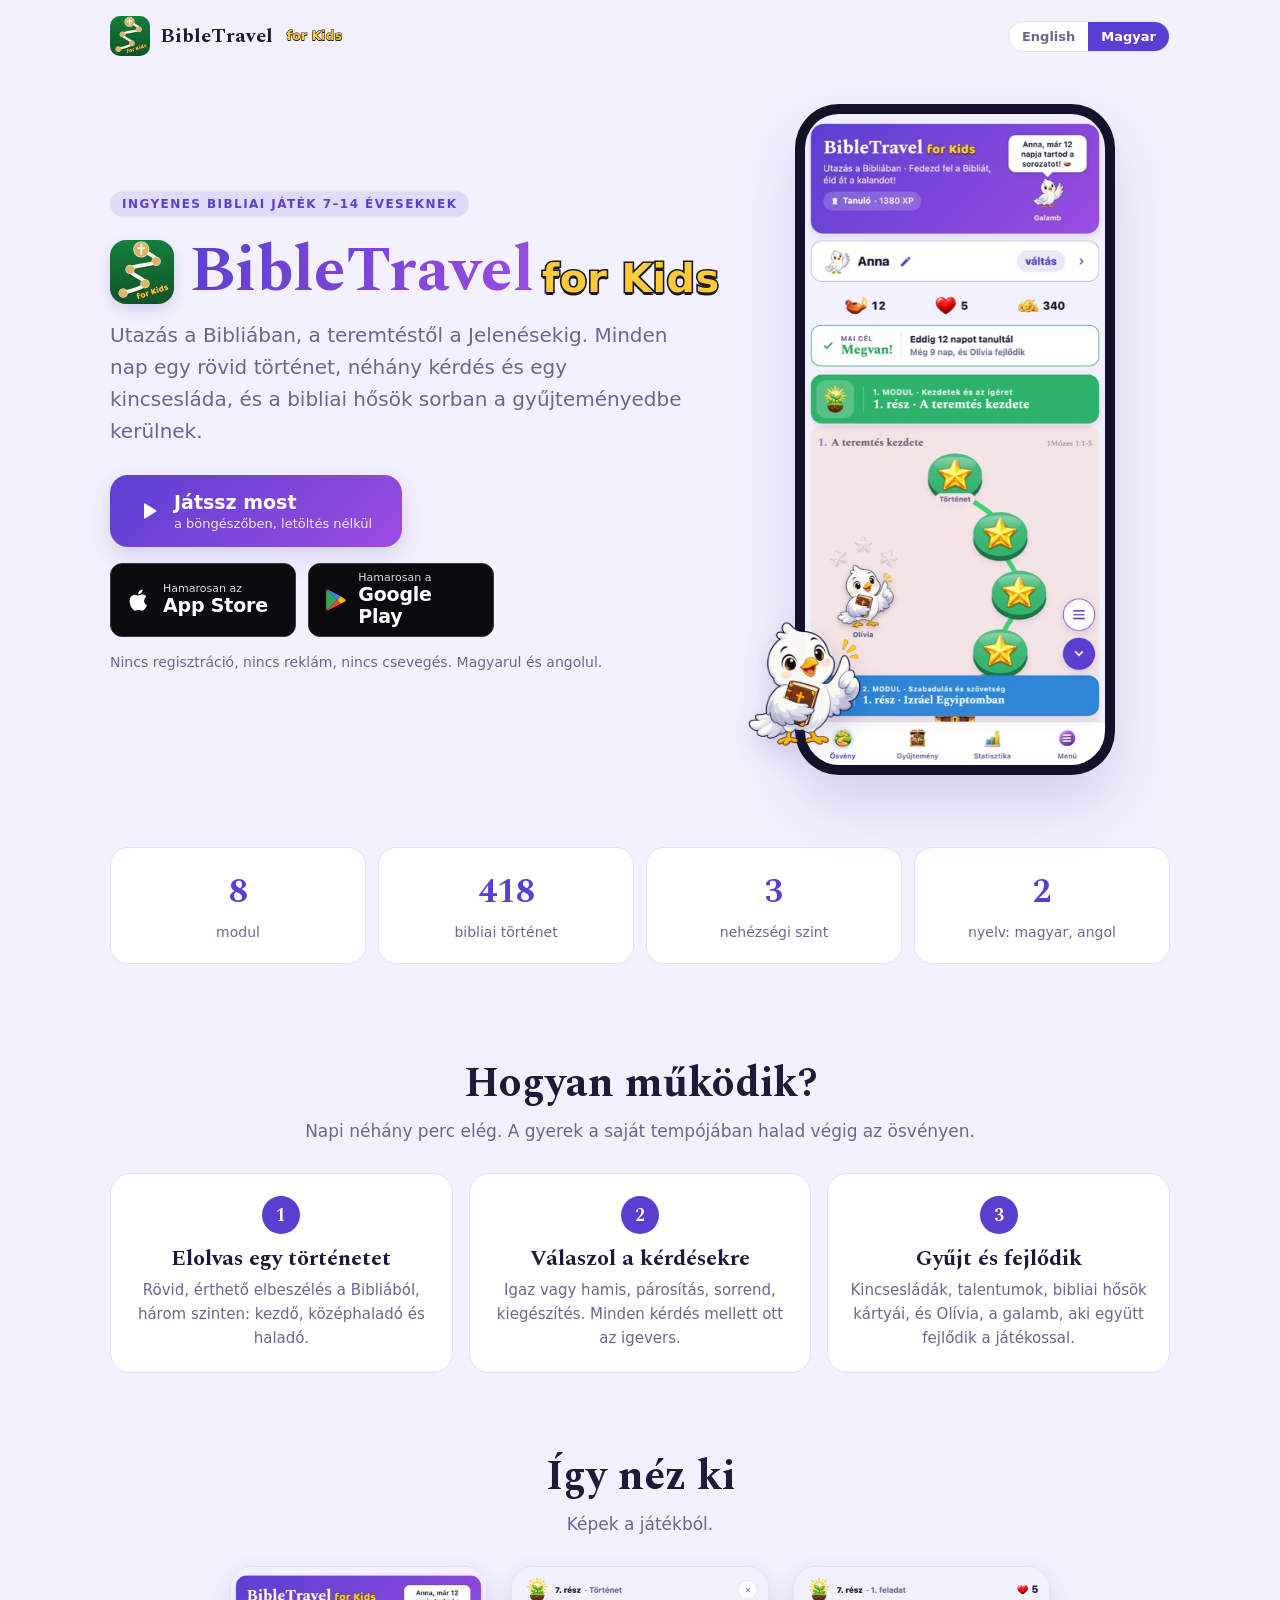
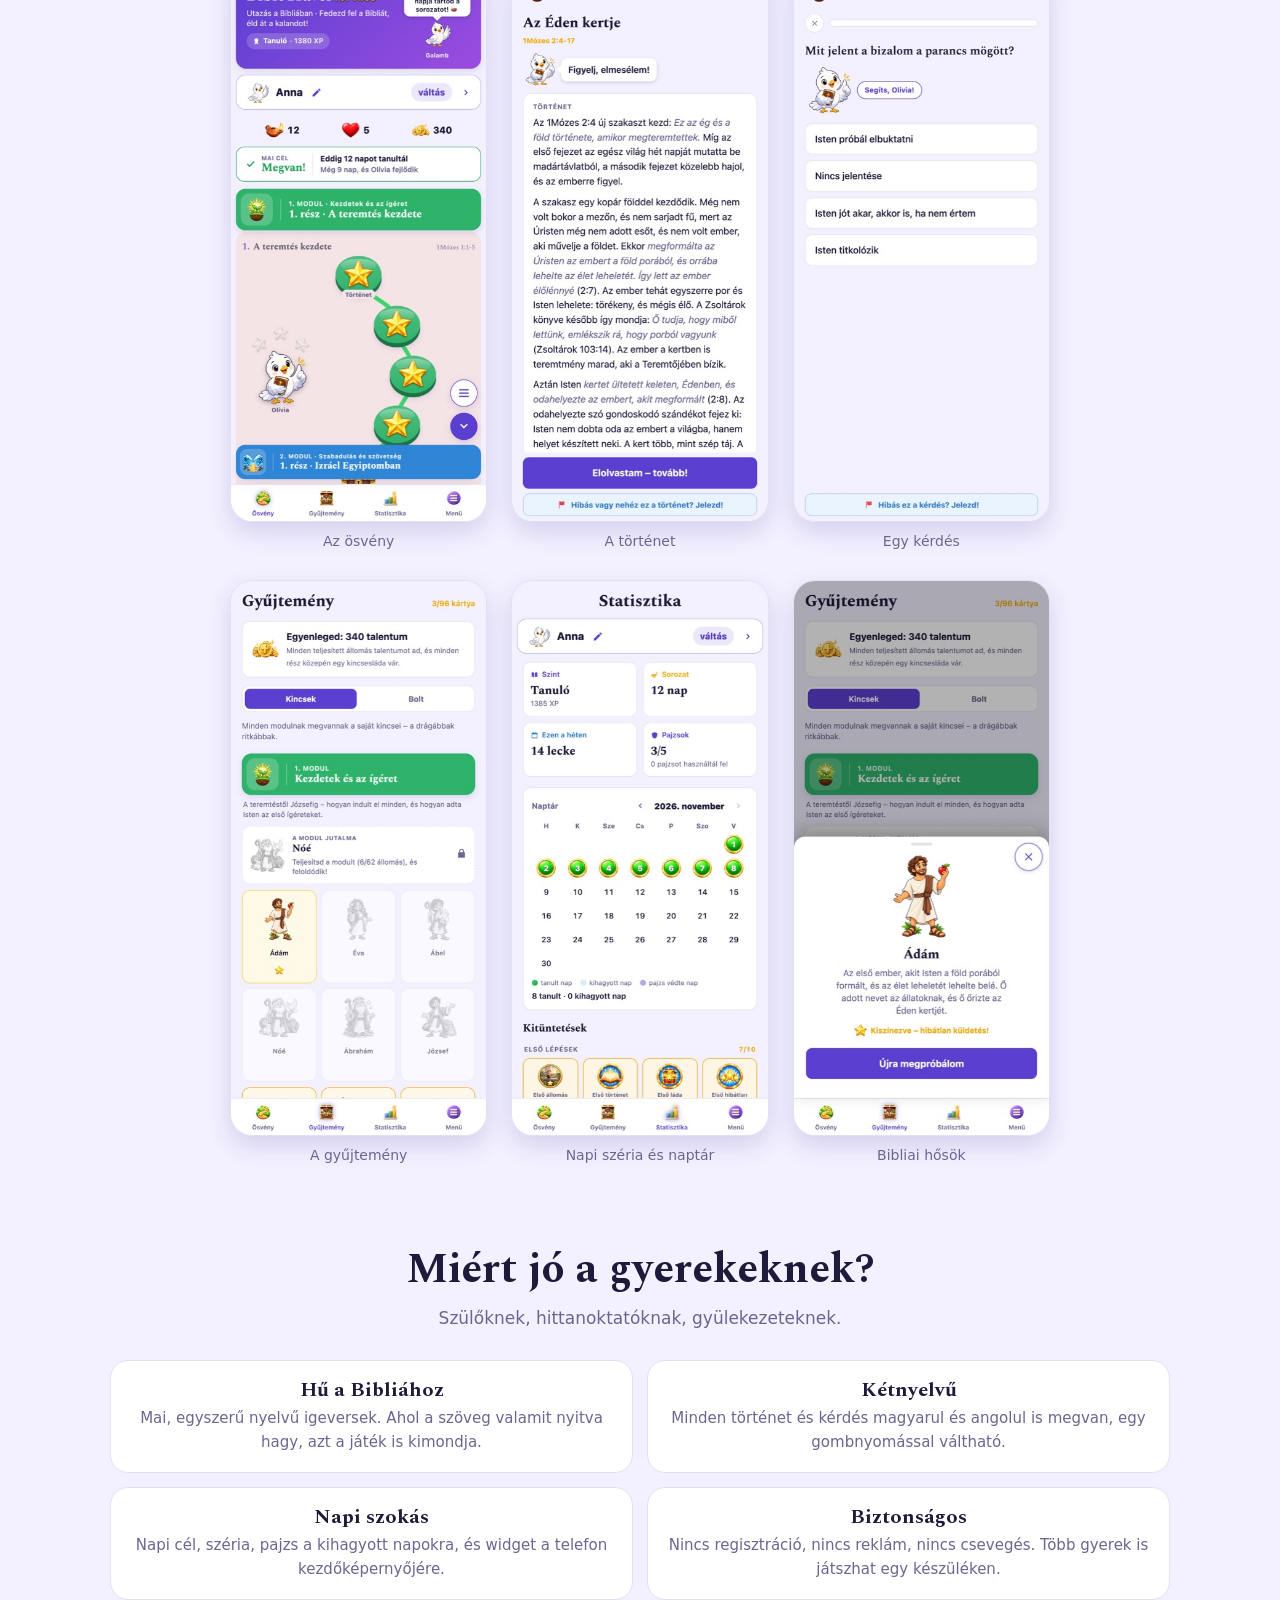
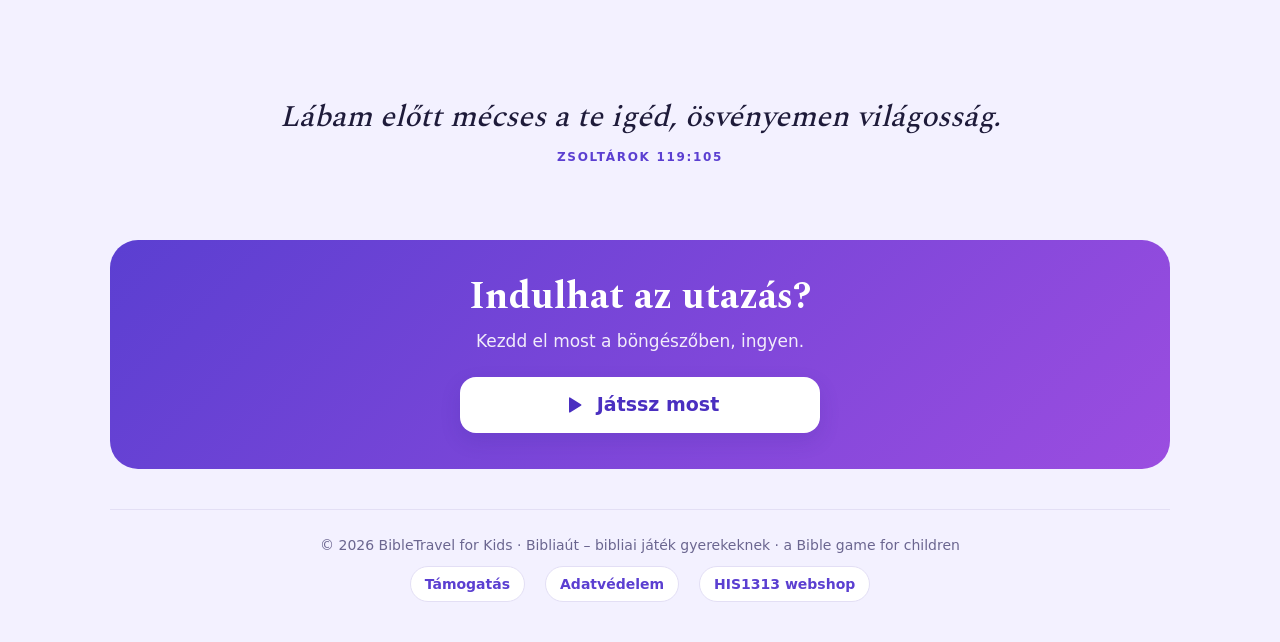
==== hu/index.html @ eb329e91 "Jatek frissitve - 2026-11-16 12:33" ====
<!doctype html>
<html lang="hu">
<head>
<meta charset="utf-8">
<script>/* az appon belul (regi buildek tartalek cime) egyenesen a jatek nyiljon */ if(window.ReactNativeWebView) location.replace("https://bibletravel.co.uk/play.html");</script>
<meta name="viewport" content="width=device-width,initial-scale=1,viewport-fit=cover">
<title>Bibliaút – BibleTravel for Kids | Ingyenes bibliai játék gyerekeknek</title>
<meta name="description" content="A Bibliaút (BibleTravel for Kids) ingyenes bibliai játék 7–14 éves gyerekeknek: 418 rövid bibliai történet a teremtéstől a Jelenésekig, kérdésekkel, kincsesládákkal és gyűjthető bibliai hősökkel. Magyarul és angolul, a böngészőben, regisztráció nélkül.">
<link rel="canonical" href="https://bibletravel.co.uk/hu/">
<link rel="alternate" hreflang="en" href="https://bibletravel.co.uk/">
<link rel="alternate" hreflang="hu" href="https://bibletravel.co.uk/hu/">
<link rel="alternate" hreflang="x-default" href="https://bibletravel.co.uk/">
<meta property="og:type" content="website">
<meta property="og:site_name" content="BibleTravel">
<meta property="og:url" content="https://bibletravel.co.uk/hu/">
<meta property="og:title" content="Bibliaút – BibleTravel for Kids: utazás a Bibliában">
<meta property="og:description" content="Ingyenes bibliai játék 7–14 éveseknek: rövid történetek, kérdések, kincsesládák és bibliai hősök. Magyarul és angolul.">
<meta property="og:image" content="https://bibletravel.co.uk/kezdolap/og.png">
<meta property="og:image:width" content="1200">
<meta property="og:image:height" content="630">
<meta property="og:locale" content="hu_HU">
<meta property="og:locale:alternate" content="en_GB">
<meta name="twitter:card" content="summary_large_image">
<meta name="twitter:image" content="https://bibletravel.co.uk/kezdolap/og.png">
<link rel="apple-touch-icon" href="https://bibletravel.co.uk/kezdolap/ikon.png">
<script type="application/ld+json">{"@context":"https://schema.org","@graph":[{"@type":"WebSite","name":"BibleTravel","alternateName":["BibleTravel for Kids","Bibliaút","Biblia Travel","Bible Travel"],"url":"https://bibletravel.co.uk/","inLanguage":["en","hu"]},{"@type":"VideoGame","name":"BibleTravel","alternateName":["Bibliaút","Biblia Travel","Bible Travel"],"url":"https://bibletravel.co.uk/","description":"A free Bible game for children aged 7–14: 418 short Bible stories from Creation to Revelation, with quizzes, treasure chests and Bible heroes to collect. In English and Hungarian.","image":"https://bibletravel.co.uk/kezdolap/og.png","genre":["Educational","Bible","Quiz"],"inLanguage":["en","hu"],"audience":{"@type":"PeopleAudience","suggestedMinAge":7,"suggestedMaxAge":14},"gamePlatform":["Web browser","iOS","Android"],"applicationCategory":"EducationalApplication","operatingSystem":"Any (web browser)","offers":{"@type":"Offer","price":"0","priceCurrency":"GBP"}}]}</script>
<meta name="theme-color" content="#5B3FD1">
<link rel="icon" href="https://bibletravel.co.uk/kezdolap/ikon.png">
<link rel="stylesheet" href="../fonts/spectral.css">
<style>
:root{
  --bg:#F3F1FF;--surface:#FFFFFF;--text:#1E1B3A;--muted:#6B6690;--line:#E3DFF5;
  --brand:#5B3FD1;--brand2:#9B4DE0;--green:#2FA45A;--gold:#F2B33D;--ink:#FFFFFF;
  --shadow:rgba(52,36,140,.16);
}
@media (prefers-color-scheme:dark){:root:not([data-theme="light"]){
  --bg:#161327;--surface:#241F3B;--text:#F4F1FF;--muted:#B9B2D8;--line:#3A3360;
  --brand:#A78BFA;--brand2:#E08BF7;--green:#4CC77A;--ink:#161327;--shadow:rgba(0,0,0,.4);color-scheme:dark}}
:root[data-theme="dark"]{
  --bg:#161327;--surface:#241F3B;--text:#F4F1FF;--muted:#B9B2D8;--line:#3A3360;
  --brand:#A78BFA;--brand2:#E08BF7;--green:#4CC77A;--ink:#161327;--shadow:rgba(0,0,0,.4);color-scheme:dark}
*{box-sizing:border-box}
html{scroll-behavior:smooth}
body{margin:0;background:var(--bg);color:var(--text);font:17px/1.6 -apple-system,BlinkMacSystemFont,"Segoe UI",system-ui,sans-serif}
h1,h2,h3{font-family:Spectral,Georgia,serif;line-height:1.15;text-wrap:balance;margin:0}
a{color:var(--brand)}
.wrap{max-width:1100px;margin:0 auto;padding-inline:20px}

/* "for Kids" jel (Zsolt dontese, 2026-11-06): napsarga betuk fekete korvonallal, a nev utan */
@font-face{font-family:"BT Kids";src:url(fonts/baloo2-800-forkids.woff2) format("woff2");font-weight:800;font-display:block}
.fkjel{font:800 .62em/1 "BT Kids","Baloo 2",system-ui,sans-serif;color:#FFC93C;-webkit-text-stroke:.08em #1A1A1A;paint-order:stroke fill;text-shadow:0 .07em 0 #1A1A1A;white-space:nowrap;letter-spacing:.01em;margin-left:.3em;-webkit-text-fill-color:#FFC93C}
/* felso sav */
.top{display:flex;align-items:center;justify-content:space-between;gap:12px;padding-block:16px}
.logo{display:flex;align-items:center;gap:10px;font:700 20px Spectral,Georgia,serif;color:var(--text);text-decoration:none}
.logo img{width:40px;height:40px;border-radius:10px}
.nyelv{display:flex;border:1.5px solid var(--line);border-radius:999px;overflow:hidden;background:var(--surface)}
.nyelv button{font:700 13px system-ui;border:0;background:none;color:var(--muted);padding:7px 13px;cursor:pointer}
.nyelv button.on{background:var(--brand);color:var(--ink)}

/* nyito resz */
.hos{display:grid;grid-template-columns:minmax(0,1.15fr) minmax(0,.85fr);gap:48px;align-items:center;padding-block:32px 64px}
.hosszoveg{display:flex;flex-direction:column;align-items:flex-start}
.hos h1{display:flex;align-items:center;gap:16px;flex-wrap:wrap;justify-content:inherit}
.hos h1 .fkjel{margin-left:-8px;align-self:center;margin-top:.32em;background:none}
.hos h1{flex-wrap:nowrap!important;font-size:clamp(30px,5.6vw,64px)!important}
.hos h1 img{width:clamp(48px,6vw,64px);height:auto;border-radius:16px;box-shadow:0 6px 14px var(--shadow)}
.jatekgomb{display:inline-flex;align-items:center;gap:14px;padding:16px 30px 16px 26px;border-radius:18px;text-decoration:none;color:#fff;font-weight:700;font-size:19px;line-height:1.2;background:linear-gradient(135deg,var(--brand),var(--brand2));box-shadow:0 10px 24px var(--shadow)}
.jatekgomb small{display:block;font-weight:500;font-size:13px;opacity:.88;margin-top:2px}
.jatekgomb:hover{filter:brightness(1.05)}
.boltok{display:flex;flex-wrap:wrap;gap:12px;margin-top:16px}
.bolt{display:inline-flex;align-items:center;gap:10px;background:#0B0B0F;color:#fff;border:1px solid #3a3a42;border-radius:12px;padding:8px 14px;text-decoration:none;width:186px;cursor:default}
.bolt small{display:block;font-size:11px;line-height:1.1;opacity:.85}
.bolt b{display:block;font-size:19px;line-height:1.15;font-weight:600;letter-spacing:-.01em}
.cimke{display:inline-block;font:700 12px system-ui;letter-spacing:.12em;text-transform:uppercase;color:var(--brand);background:color-mix(in srgb,var(--brand) 12%,transparent);padding:6px 12px;border-radius:999px}
.hos h1{font-size:clamp(40px,6.4vw,72px);margin:18px 0 10px}
.hos h1 span{background:linear-gradient(120deg,var(--brand),var(--brand2));-webkit-background-clip:text;background-clip:text;color:transparent}
.lead{font-size:clamp(17px,2vw,20px);color:var(--muted);max-width:34em;margin:0 0 28px}
.gombok{display:flex;flex-direction:column;align-items:stretch;gap:12px;width:min(360px,100%)}
.gomb{position:relative;display:flex;justify-content:center;align-items:center;gap:12px;text-align:center;padding-inline:64px!important;border-radius:16px;padding:14px 22px;text-decoration:none;font-weight:700;line-height:1.2}
.gomb small{display:block;font-weight:500;font-size:12px;opacity:.85}
.gomb.fo{padding-block:18px;font-size:19px;background:linear-gradient(135deg,var(--brand),var(--brand2));color:#fff;box-shadow:0 8px 20px var(--shadow)}
.gomb.mas{background:var(--surface);color:var(--text);border:1.5px solid var(--line)}
.gombok .gomb svg{position:absolute;left:28px;top:50%;transform:translateY(-50%)}
.zaro .gombok .gomb svg{position:static;transform:none}
.zaro .gomb.fo{padding-inline:28px!important}
.zaro .gombok{margin:0 auto}
.zaro .gomb.fo{padding-block:16px}
.gomb.mas[aria-disabled="true"]{cursor:default}
.apro{font-size:14px;color:var(--muted);margin-top:14px}
.telefon{justify-self:center;position:relative;width:min(320px,80vw)}
.telefon .keret{background:#14112A;border-radius:44px;padding:10px;box-shadow:0 30px 60px var(--shadow)}
.telefon img.kep{display:block;width:100%;border-radius:34px}
.telefon .galamb{position:absolute;width:40%;left:-18%;bottom:4%;filter:drop-shadow(0 10px 14px var(--shadow))}

/* szamok */
.szamok{display:grid;grid-template-columns:repeat(4,minmax(0,1fr));gap:12px;padding-block:8px 56px}
.szam{background:var(--surface);border:1px solid var(--line);border-radius:18px;padding:18px;text-align:center}
.szam b{display:block;font:700 34px Spectral,Georgia,serif;color:var(--brand);font-variant-numeric:tabular-nums}
.szam span{font-size:14px;color:var(--muted)}

/* szakaszok */
section{padding-block:40px}
section>h2{font-size:clamp(30px,4vw,42px);margin-bottom:10px;text-align:center}
section>p.al{color:var(--muted);max-width:40em;margin:0 auto 28px;text-align:center}
.lepesek{display:grid;grid-template-columns:repeat(3,minmax(0,1fr));gap:16px;counter-reset:l}
.lepes{background:var(--surface);border:1px solid var(--line);border-radius:20px;padding:22px;text-align:center}
.lepes::before{counter-increment:l;content:counter(l);display:grid;place-items:center;width:38px;height:38px;border-radius:50%;background:var(--brand);color:var(--ink);font:700 18px Spectral,Georgia,serif;margin:0 auto 12px}
.lepes h3{font-size:22px;margin-bottom:6px}
.lepes p{margin:0;color:var(--muted);font-size:15px}

.kepek{display:grid;grid-template-columns:repeat(3,minmax(0,1fr));gap:28px 24px;max-width:820px;margin:0 auto}
.kepek figure{margin:0}
.kepek img{display:block;width:100%;border-radius:22px;border:1px solid var(--line);box-shadow:0 10px 24px var(--shadow)}
.kepek figcaption{font-size:14px;color:var(--muted);text-align:center;margin-top:8px}

.miert{display:grid;grid-template-columns:repeat(2,minmax(0,1fr));gap:14px}
.miert div{background:var(--surface);border:1px solid var(--line);border-radius:18px;padding:18px 20px;text-align:center}
.miert h3{font-size:20px;margin-bottom:4px}
.miert p{margin:0;color:var(--muted);font-size:15px}

.ige{text-align:center;padding-block:56px}
.ige blockquote{font:italic 500 clamp(22px,3vw,30px)/1.4 Spectral,Georgia,serif;margin:0 auto;max-width:28em}
.ige cite{display:block;font:700 12px system-ui;letter-spacing:.14em;text-transform:uppercase;color:var(--brand);margin-top:12px;font-style:normal}

.zaro{background:linear-gradient(135deg,var(--brand),var(--brand2));color:#fff;border-radius:28px;padding:36px 28px;text-align:center;margin-block:20px 40px}
.zaro h2{font-size:clamp(28px,4vw,38px);margin-bottom:8px}
.zaro p{margin:0 0 22px;opacity:.9}
.zaro .gomb.fo{background:#fff;color:#4A2FC0}
footer{border-top:1px solid var(--line);padding-block:24px 40px;font-size:14px;color:var(--muted);display:flex;flex-direction:column;align-items:center;gap:10px;text-align:center}
footer nav{justify-content:center}
footer nav a{text-decoration:none;font-weight:600;color:var(--brand);padding:6px 14px;border:1px solid var(--line);border-radius:999px;background:var(--surface)}
footer nav a:hover{border-color:var(--brand)}
footer nav{display:flex;flex-wrap:wrap;gap:8px 20px}

[data-l="hu"] .en,[data-l="en"] .hu{display:none!important}

@media (max-width:820px){
  .hos h1{gap:10px!important}
  .hos{grid-template-columns:1fr;gap:36px;text-align:center}
  .hosszoveg{align-items:center}.lead{margin-inline:auto}.boltok{justify-content:center}
  .telefon .galamb{left:-14%}
  .telefon .galamb{left:-14%}
  .szamok{grid-template-columns:repeat(2,minmax(0,1fr))}
  .lepesek,.miert{grid-template-columns:1fr}
  .kepek{grid-template-columns:repeat(2,minmax(0,1fr));gap:20px 14px}
}
@media (max-width:520px){.top .logo .fkjel{display:none}}
</style>
<script>/* Latogatasszamlalo (GoatCounter: suti es szemelyes adat nelkul). Csak a weboldalon fut, az appban SOHA (Kids kategoria). */
(function(){ if(location.hostname!=='bibletravel.co.uk'||window.ReactNativeWebView) return; var g=document.createElement('script'); g.async=true; g.src='https://gc.zgo.at/count.js'; g.setAttribute('data-goatcounter','https://bibletravel.goatcounter.com/count'); document.head.appendChild(g); })();
</script>
</head>
<body data-l="hu">
<div class="wrap">

<header class="top">
  <a class="logo" href="#"><img src="../kezdolap/ikon.png" alt="">BibleTravel<span class="fkjel">for Kids</span></a>
  <div class="nyelv" role="group" aria-label="Language">
    <button type="button" data-nyelv="en">English</button>
    <button type="button" data-nyelv="hu">Magyar</button>
  </div>
</header>

<main>
<div class="hos">
  <div class="hosszoveg">
    <span class="cimke"><span class="hu">Ingyenes bibliai játék 7–14 éveseknek</span><span class="en">A free Bible game for ages 7–14</span></span>
    <h1><img src="../kezdolap/ikon.png" alt=""><span>BibleTravel</span><span class="fkjel">for Kids</span></h1>
    <p class="lead hu">Utazás a Bibliában, a teremtéstől a Jelenésekig. Minden nap egy rövid történet, néhány kérdés és egy kincsesláda, és a bibliai hősök sorban a gyűjteményedbe kerülnek.</p>
    <p class="lead en">A journey through the Bible, from Creation to Revelation. Each day brings a short story, a few questions and a treasure chest, and the Bible heroes join your collection one by one.</p>
    <a class="jatekgomb" data-jatek href="../play.html?v=202611161233&lang=en">
      <svg width="24" height="24" viewBox="0 0 24 24" fill="currentColor" aria-hidden="true"><path d="M8 5.5v13a1 1 0 0 0 1.5.86l10.4-6.5a1 1 0 0 0 0-1.72L9.5 4.64A1 1 0 0 0 8 5.5z"/></svg>
      <span><span class="hu">Játssz most<small>a böngészőben, letöltés nélkül</small></span><span class="en">Play now<small>in your browser, no download</small></span></span>
    </a>
    <div class="boltok">
      <a class="bolt" aria-disabled="true">
        <svg width="28" height="28" viewBox="0 0 24 24" fill="currentColor" aria-hidden="true"><path d="M16.37 12.62c-.02-2.3 1.88-3.4 1.97-3.46-1.07-1.57-2.74-1.78-3.33-1.8-1.42-.14-2.77.83-3.49.83-.72 0-1.83-.81-3.01-.79-1.55.02-2.98.9-3.78 2.29-1.61 2.8-.41 6.94 1.16 9.21.77 1.11 1.68 2.36 2.88 2.31 1.16-.05 1.59-.75 2.99-.75 1.4 0 1.79.75 3.01.72 1.24-.02 2.03-1.13 2.79-2.25.88-1.29 1.24-2.53 1.26-2.6-.03-.01-2.42-.93-2.45-3.71zM14.08 5.86c.64-.77 1.07-1.85.95-2.92-.92.04-2.03.61-2.69 1.38-.59.68-1.11 1.77-.97 2.82 1.03.08 2.07-.52 2.71-1.28z"/></svg>
        <span><small class="hu">Hamarosan az</small><small class="en">Coming soon on the</small><b>App Store</b></span>
      </a>
      <a class="bolt" aria-disabled="true">
        <svg width="26" height="26" viewBox="0 0 24 24" aria-hidden="true"><path fill="#34A853" d="M3.6 2.3 13.4 12 3.6 21.7c-.4-.2-.6-.6-.6-1.1V3.4c0-.5.2-.9.6-1.1z"/><path fill="#FBBC04" d="m17 8.4-3.6 3.6L17 15.6l3.9-2.2c.8-.5.8-1.6 0-2.1z"/><path fill="#4285F4" d="M3.6 2.3c.3-.2.8-.2 1.2 0L17 8.4 13.4 12z"/><path fill="#EA4335" d="M13.4 12 17 15.6 4.8 21.7c-.4.2-.9.2-1.2 0z"/></svg>
        <span><small class="hu">Hamarosan a</small><small class="en">Coming soon on</small><b>Google Play</b></span>
      </a>
    </div>
    <p class="apro"><span class="hu">Nincs regisztráció, nincs reklám, nincs csevegés. Magyarul és angolul.</span><span class="en">No sign-up, no ads, no chat. In English and Hungarian.</span></p>
  </div>
  <div class="telefon">
    <div class="keret"><img class="kep" data-kep="1-osveny" alt=""></div>
    <img class="galamb" src="../kezdolap/olivia.png" alt="">
  </div>
</div>

<div class="szamok">
  <div class="szam"><b>8</b><span class="hu">modul</span><span class="en">modules</span></div>
  <div class="szam"><b>418</b><span class="hu">bibliai történet</span><span class="en">Bible stories</span></div>
  <div class="szam"><b>3</b><span class="hu">nehézségi szint</span><span class="en">difficulty levels</span></div>
  <div class="szam"><b>2</b><span class="hu">nyelv: magyar, angol</span><span class="en">languages: English, Hungarian</span></div>
</div>

<section>
  <h2 class="hu">Hogyan működik?</h2><h2 class="en">How does it work?</h2>
  <p class="al hu">Napi néhány perc elég. A gyerek a saját tempójában halad végig az ösvényen.</p>
  <p class="al en">A few minutes a day is enough. Children move along the path at their own pace.</p>
  <div class="lepesek">
    <div class="lepes"><h3 class="hu">Elolvas egy történetet</h3><h3 class="en">Read a story</h3>
      <p class="hu">Rövid, érthető elbeszélés a Bibliából, három szinten: kezdő, középhaladó és haladó.</p>
      <p class="en">A short, clear retelling from the Bible, on three levels: beginner, intermediate and advanced.</p></div>
    <div class="lepes"><h3 class="hu">Válaszol a kérdésekre</h3><h3 class="en">Answer the questions</h3>
      <p class="hu">Igaz vagy hamis, párosítás, sorrend, kiegészítés. Minden kérdés mellett ott az igevers.</p>
      <p class="en">True or false, matching, ordering, fill in the gap. Every question comes with its Bible verse.</p></div>
    <div class="lepes"><h3 class="hu">Gyűjt és fejlődik</h3><h3 class="en">Collect and grow</h3>
      <p class="hu">Kincsesládák, talentumok, bibliai hősök kártyái, és Olívia, a galamb, aki együtt fejlődik a játékossal.</p>
      <p class="en">Treasure chests, talents, Bible hero cards, and Olivia the dove, who grows along with the player.</p></div>
  </div>
</section>

<section>
  <h2 class="hu">Így néz ki</h2><h2 class="en">Take a look inside</h2>
  <p class="al hu">Képek a játékból.</p>
  <p class="al en">Screens from the game.</p>
  <div class="kepek">
    <figure><img data-kep="1-osveny" alt="" loading="lazy"><figcaption><span class="hu">Az ösvény</span><span class="en">The path</span></figcaption></figure>
    <figure><img data-kep="2-tortenet" alt="" loading="lazy"><figcaption><span class="hu">A történet</span><span class="en">The story</span></figcaption></figure>
    <figure><img data-kep="3-kerdes" alt="" loading="lazy"><figcaption><span class="hu">Egy kérdés</span><span class="en">A question</span></figcaption></figure>
    <figure><img data-kep="4-gyujtemeny" alt="" loading="lazy"><figcaption><span class="hu">A gyűjtemény</span><span class="en">The collection</span></figcaption></figure>
    <figure><img data-kep="5-statisztika" alt="" loading="lazy"><figcaption><span class="hu">Napi széria és naptár</span><span class="en">Daily streak and calendar</span></figcaption></figure>
    <figure><img data-kep="6-hos" alt="" loading="lazy"><figcaption><span class="hu">Bibliai hősök</span><span class="en">Bible heroes</span></figcaption></figure>
  </div>
</section>

<section>
  <h2 class="hu">Miért jó a gyerekeknek?</h2><h2 class="en">Why children love it</h2>
  <p class="al hu">Szülőknek, hittanoktatóknak, gyülekezeteknek.</p>
  <p class="al en">For parents, Sunday school teachers and churches.</p>
  <div class="miert">
    <div><h3 class="hu">Hű a Bibliához</h3><h3 class="en">Faithful to the Bible</h3>
      <p class="hu">Mai, egyszerű nyelvű igeversek. Ahol a szöveg valamit nyitva hagy, azt a játék is kimondja.</p>
      <p class="en">Bible verses in simple, modern language. Where the text leaves something open, the game says so.</p></div>
    <div><h3 class="hu">Kétnyelvű</h3><h3 class="en">Bilingual</h3>
      <p class="hu">Minden történet és kérdés magyarul és angolul is megvan, egy gombnyomással váltható.</p>
      <p class="en">Every story and question exists in English and Hungarian, switchable with one tap.</p></div>
    <div><h3 class="hu">Napi szokás</h3><h3 class="en">A daily habit</h3>
      <p class="hu">Napi cél, széria, pajzs a kihagyott napokra, és widget a telefon kezdőképernyőjére.</p>
      <p class="en">A daily goal, a streak, shields for missed days, and a widget for the phone's home screen.</p></div>
    <div><h3 class="hu">Biztonságos</h3><h3 class="en">Safe</h3>
      <p class="hu">Nincs regisztráció, nincs reklám, nincs csevegés. Több gyerek is játszhat egy készüléken.</p>
      <p class="en">No sign-up, no ads, no chat. Several children can play on one device.</p></div>
  </div>
</section>

<div class="ige">
  <blockquote class="hu">Lábam előtt mécses a te igéd, ösvényemen világosság.</blockquote>
  <blockquote class="en">Your word is a lamp for my feet, a light on my path.</blockquote>
  <cite class="hu">Zsoltárok 119:105</cite><cite class="en">Psalm 119:105</cite>
</div>

<div class="zaro">
  <h2 class="hu">Indulhat az utazás?</h2><h2 class="en">Ready for the journey?</h2>
  <p class="hu">Kezdd el most a böngészőben, ingyen.</p>
  <p class="en">Start now in your browser, for free.</p>
  <div class="gombok">
    <a class="gomb fo" data-jatek href="../play.html?v=202611161233&lang=en"><svg width="24" height="24" viewBox="0 0 24 24" fill="currentColor" aria-hidden="true"><path d="M8 5.5v13a1 1 0 0 0 1.5.86l10.4-6.5a1 1 0 0 0 0-1.72L9.5 4.64A1 1 0 0 0 8 5.5z"/></svg><span><span class="hu">Játssz most</span><span class="en">Play now</span></span></a>
  </div>
</div>
</main>

<footer>
  <span>© 2026 BibleTravel for Kids · Bibliaút – bibliai játék gyerekeknek · a Bible game for children</span>
  <nav>
    <a href="https://bibletravel.co.uk/tamogatas.html"><span class="hu">Támogatás</span><span class="en">Support</span></a>
    <a href="https://bibletravel.co.uk/adatvedelem.html"><span class="hu">Adatvédelem</span><span class="en">Privacy</span></a>
    <a href="https://his1313.com"><span class="hu">HIS1313 webshop</span><span class="en">HIS1313 shop</span></a>
  </nav>
</footer>
</div>

<script>
(function(){
  var gombok=document.querySelectorAll('[data-nyelv]');
  function allit(l){
    document.body.setAttribute('data-l',l);
    document.documentElement.lang=l;
    document.title=l==='hu'?'Bibliaút – BibleTravel for Kids | Ingyenes bibliai játék gyerekeknek':'BibleTravel for Kids – A journey through the Bible';
    gombok.forEach(function(b){b.classList.toggle('on',b.getAttribute('data-nyelv')===l);});
    document.querySelectorAll('img[data-kep]').forEach(function(i){i.src='../kezdolap/'+l+'-'+i.getAttribute('data-kep')+'.jpg';});
    document.querySelectorAll('a[data-jatek]').forEach(function(a){a.href='play.html?v=202611161233&lang='+l;});
  }
  var l='hu'; /* az oldal mindig angolul nyilik; magyarra a gombbal lehet valtani */
  gombok.forEach(function(b){b.onclick=function(){allit(b.getAttribute('data-nyelv'));};});
  allit(l);
})();
</script>
</body>
</html>
---- fonts/spectral.css ----
/* Spectral (SIL Open Font License 1.1, lasd OFL.txt) - helyben, hogy net nelkul is mukodjon. */
@font-face{font-family:Spectral;font-style:normal;font-weight:500;font-display:swap;src:url(spectral-500-latin-ext.woff2) format("woff2");unicode-range:U+0100-02BA, U+02BD-02C5, U+02C7-02CC, U+02CE-02D7, U+02DD-02FF, U+0304, U+0308, U+0329, U+1D00-1DBF, U+1E00-1E9F, U+1EF2-1EFF, U+2020, U+20A0-20AB, U+20AD-20C4, U+2113, U+2C60-2C7F, U+A720-A7FF}
@font-face{font-family:Spectral;font-style:normal;font-weight:500;font-display:swap;src:url(spectral-500-latin.woff2) format("woff2");unicode-range:U+0000-00FF, U+0131, U+0152-0153, U+02BB-02BC, U+02C6, U+02DA, U+02DC, U+0304, U+0308, U+0329, U+2000-206F, U+20AC, U+2122, U+2191, U+2193, U+2212, U+2215, U+FEFF, U+FFFD}
@font-face{font-family:Spectral;font-style:normal;font-weight:600;font-display:swap;src:url(spectral-600-latin-ext.woff2) format("woff2");unicode-range:U+0100-02BA, U+02BD-02C5, U+02C7-02CC, U+02CE-02D7, U+02DD-02FF, U+0304, U+0308, U+0329, U+1D00-1DBF, U+1E00-1E9F, U+1EF2-1EFF, U+2020, U+20A0-20AB, U+20AD-20C4, U+2113, U+2C60-2C7F, U+A720-A7FF}
@font-face{font-family:Spectral;font-style:normal;font-weight:600;font-display:swap;src:url(spectral-600-latin.woff2) format("woff2");unicode-range:U+0000-00FF, U+0131, U+0152-0153, U+02BB-02BC, U+02C6, U+02DA, U+02DC, U+0304, U+0308, U+0329, U+2000-206F, U+20AC, U+2122, U+2191, U+2193, U+2212, U+2215, U+FEFF, U+FFFD}
@font-face{font-family:Spectral;font-style:normal;font-weight:700;font-display:swap;src:url(spectral-700-latin-ext.woff2) format("woff2");unicode-range:U+0100-02BA, U+02BD-02C5, U+02C7-02CC, U+02CE-02D7, U+02DD-02FF, U+0304, U+0308, U+0329, U+1D00-1DBF, U+1E00-1E9F, U+1EF2-1EFF, U+2020, U+20A0-20AB, U+20AD-20C4, U+2113, U+2C60-2C7F, U+A720-A7FF}
@font-face{font-family:Spectral;font-style:normal;font-weight:700;font-display:swap;src:url(spectral-700-latin.woff2) format("woff2");unicode-range:U+0000-00FF, U+0131, U+0152-0153, U+02BB-02BC, U+02C6, U+02DA, U+02DC, U+0304, U+0308, U+0329, U+2000-206F, U+20AC, U+2122, U+2191, U+2193, U+2212, U+2215, U+FEFF, U+FFFD}
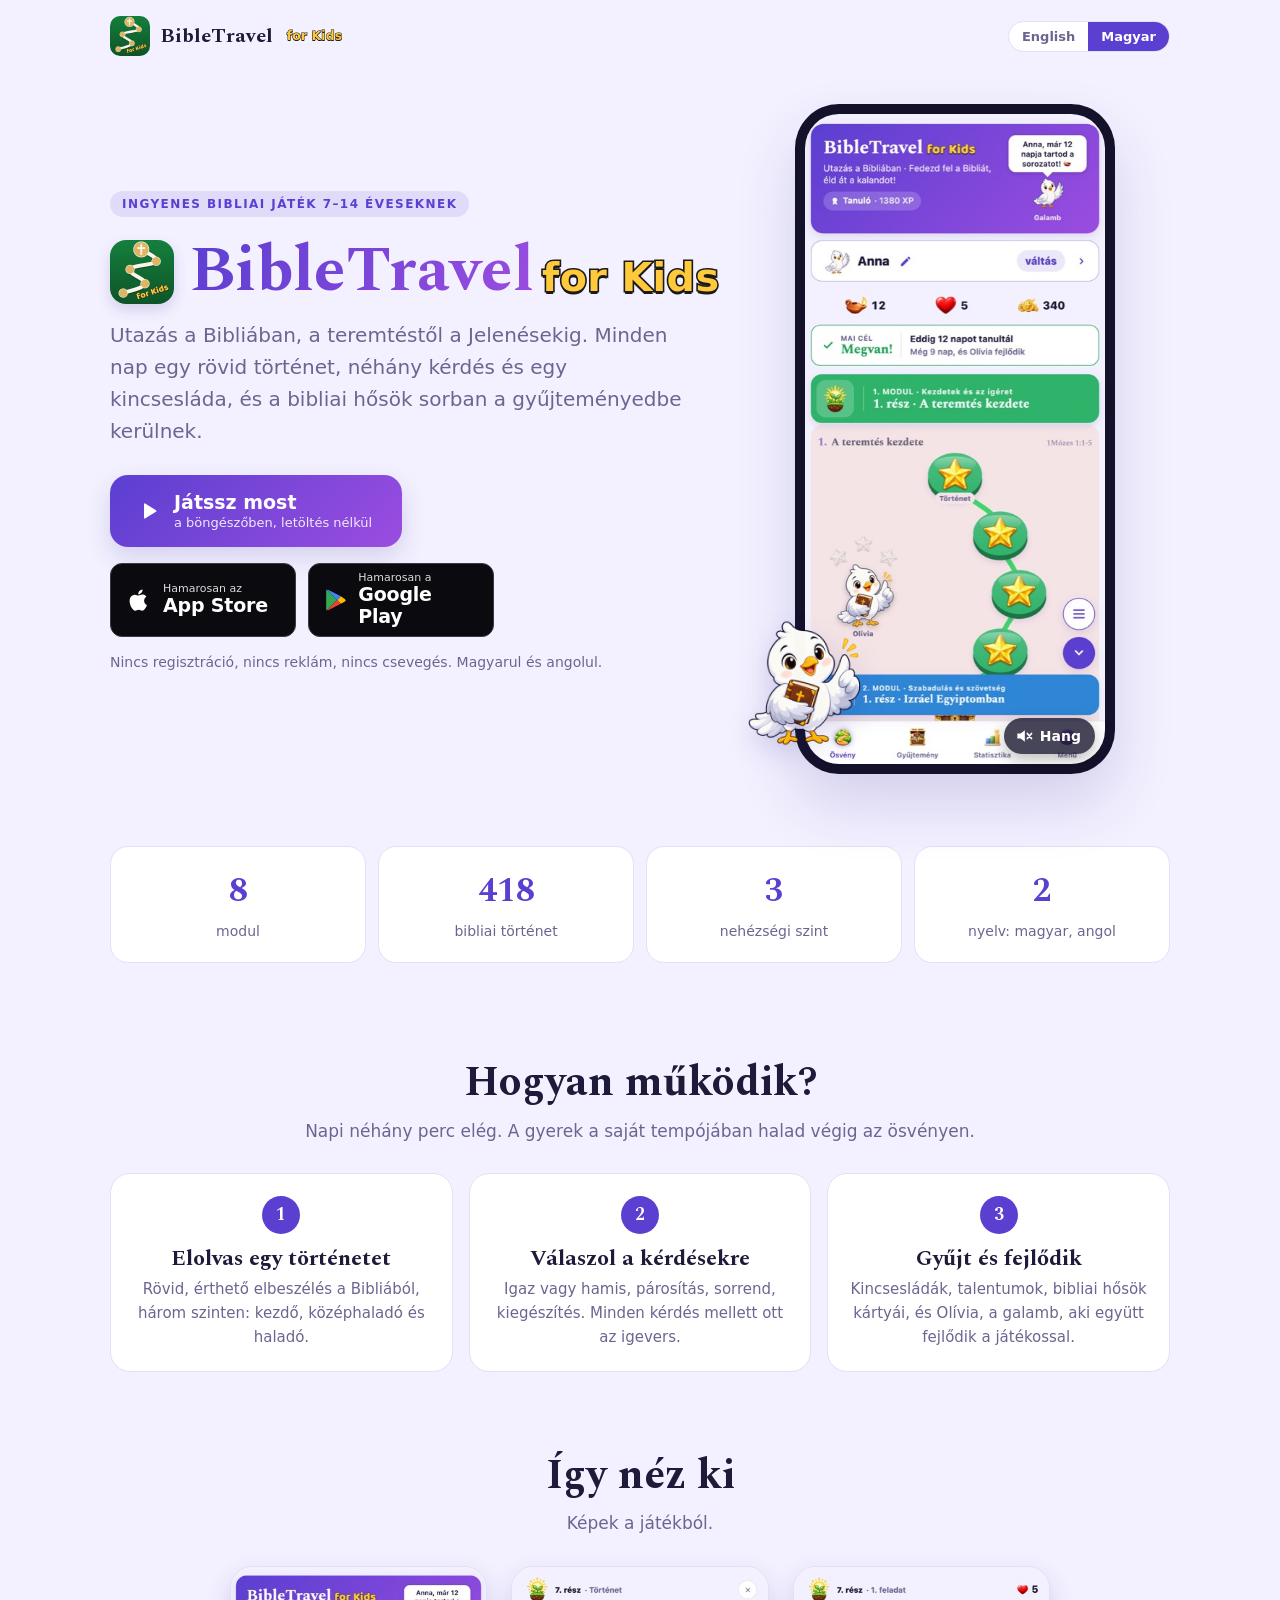
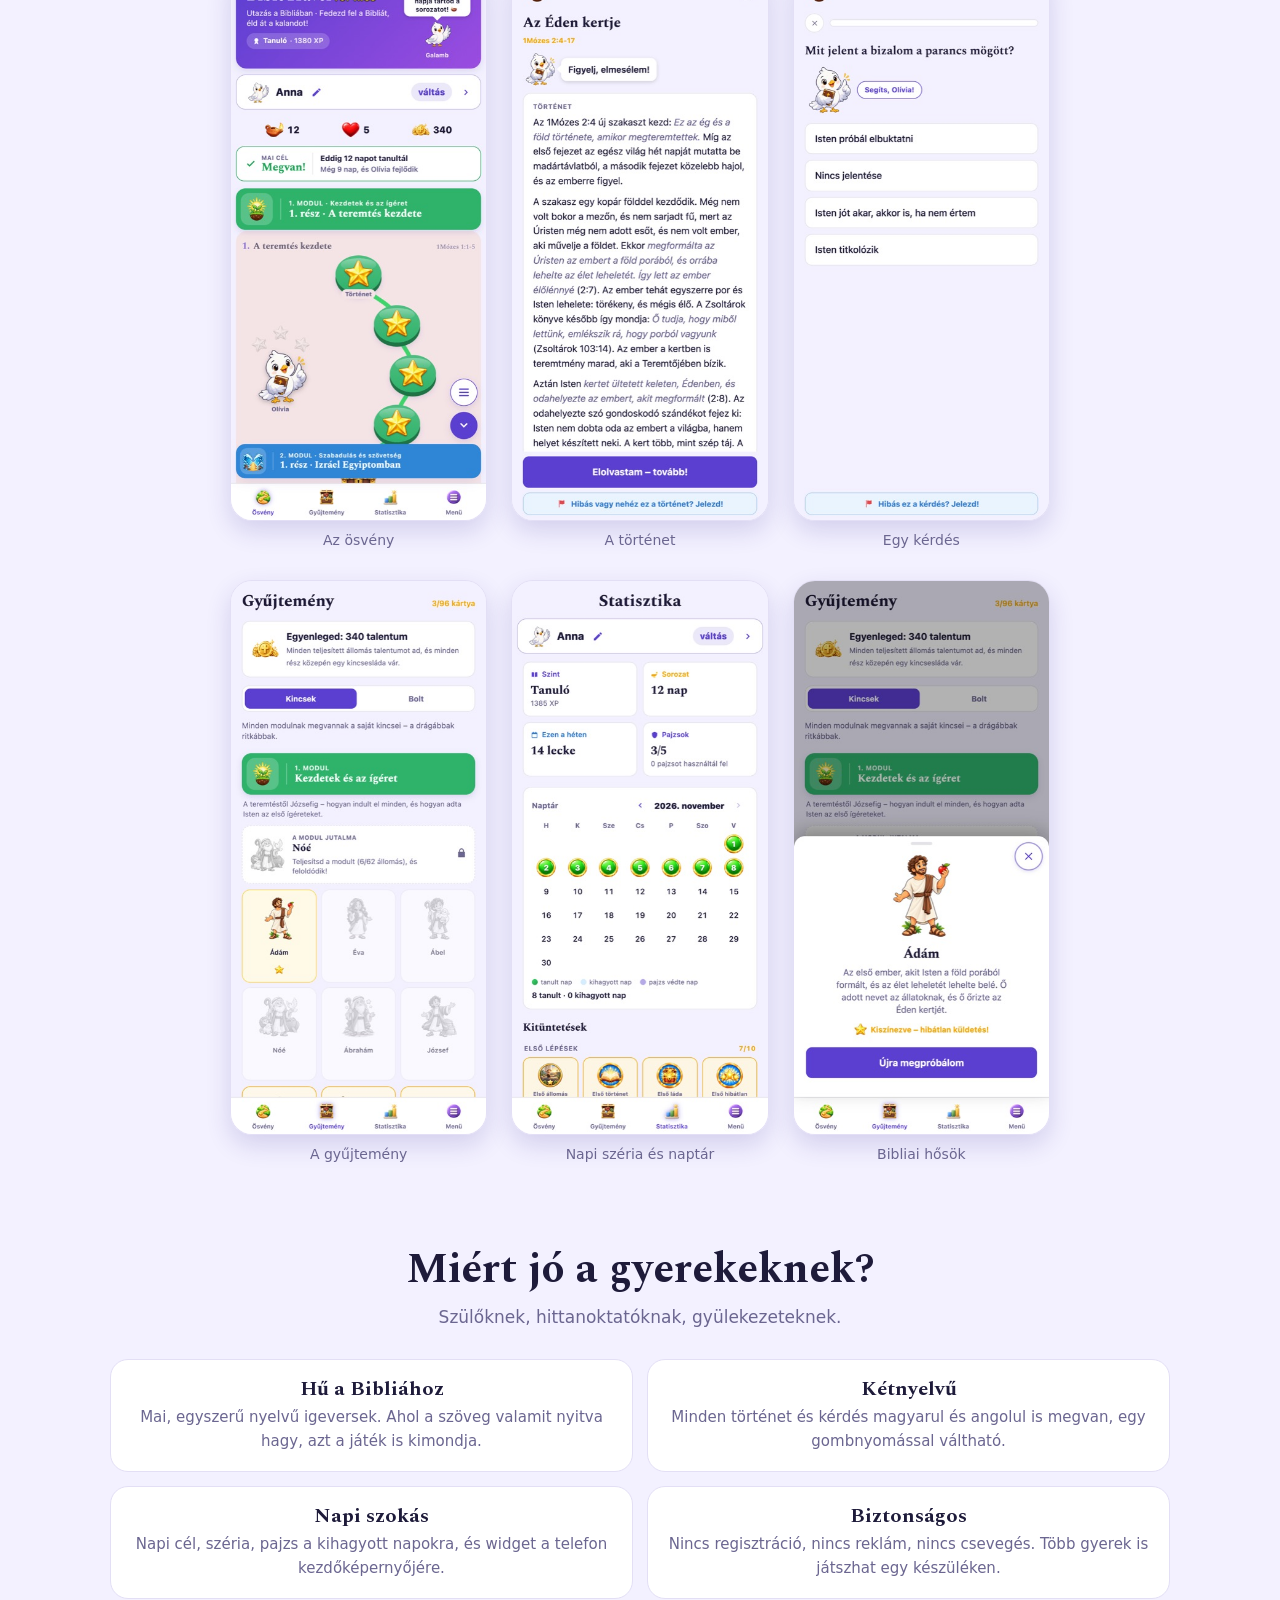
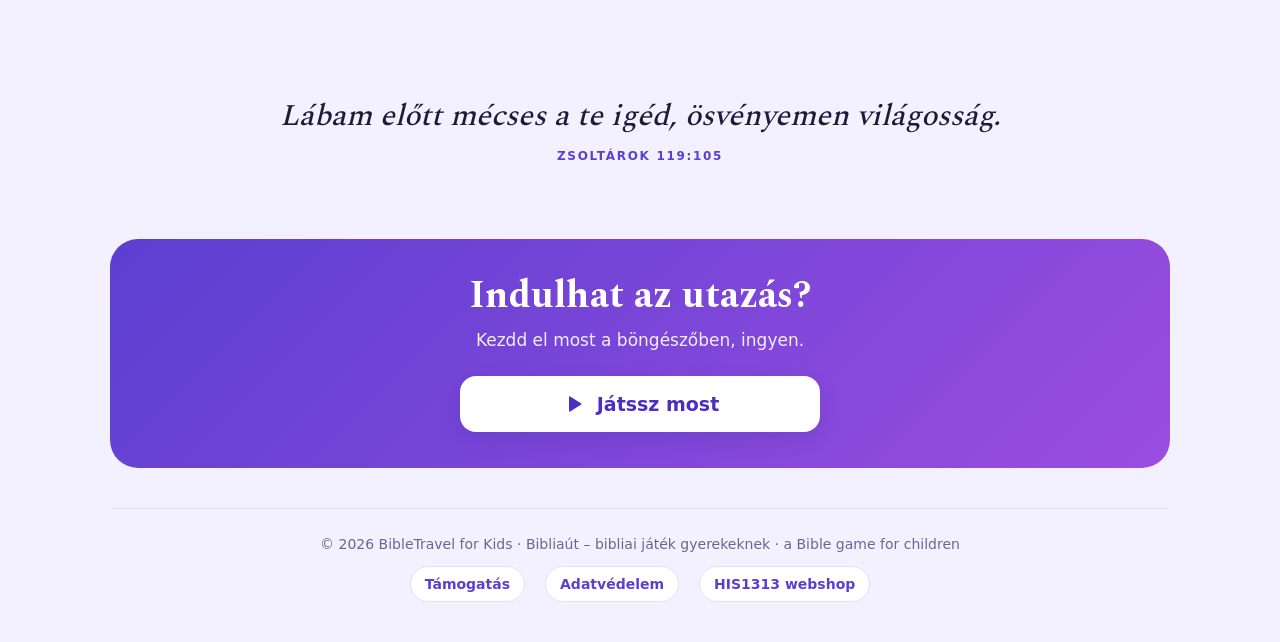
==== commit ce8c116a: "Jatek frissitve - 2026-11-16 13:08" ====
--- a/hu/index.html
+++ b/hu/index.html
@@ -90,6 +90,14 @@
 .telefon{justify-self:center;position:relative;width:min(320px,80vw)}
 .telefon .keret{background:#14112A;border-radius:44px;padding:10px;box-shadow:0 30px 60px var(--shadow)}
 .telefon img.kep{display:block;width:100%;border-radius:34px}
+.telefon .keret{position:relative}
+.telefon video.kep{display:block;width:100%;height:auto;aspect-ratio:886/1920;object-fit:cover;border-radius:34px;background:#14112A}
+.telefon .hang{position:absolute;right:20px;bottom:20px;display:flex;align-items:center;gap:6px;padding:8px 14px 8px 10px;border:0;border-radius:999px;background:rgba(20,17,42,.78);color:#fff;font-family:inherit;font-weight:700;font-size:14px;line-height:1;cursor:pointer;box-shadow:0 6px 16px rgba(0,0,0,.25)}
+.telefon .hang svg{width:20px;height:20px;fill:currentColor}
+.telefon .hang .be{display:none}
+.telefon .hang[aria-pressed="true"] .be{display:block}
+.telefon .hang[aria-pressed="true"] .ki{display:none}
+.telefon .hang:focus-visible{outline:3px solid #F2C14E;outline-offset:2px}
 .telefon .galamb{position:absolute;width:40%;left:-18%;bottom:4%;filter:drop-shadow(0 10px 14px var(--shadow))}
 
 /* szamok */
@@ -168,7 +176,7 @@
     <h1><img src="../kezdolap/ikon.png" alt=""><span>BibleTravel</span><span class="fkjel">for Kids</span></h1>
     <p class="lead hu">Utazás a Bibliában, a teremtéstől a Jelenésekig. Minden nap egy rövid történet, néhány kérdés és egy kincsesláda, és a bibliai hősök sorban a gyűjteményedbe kerülnek.</p>
     <p class="lead en">A journey through the Bible, from Creation to Revelation. Each day brings a short story, a few questions and a treasure chest, and the Bible heroes join your collection one by one.</p>
-    <a class="jatekgomb" data-jatek href="../play.html?v=202611161233&lang=en">
+    <a class="jatekgomb" data-jatek href="../play.html?v=202611161308&lang=en">
       <svg width="24" height="24" viewBox="0 0 24 24" fill="currentColor" aria-hidden="true"><path d="M8 5.5v13a1 1 0 0 0 1.5.86l10.4-6.5a1 1 0 0 0 0-1.72L9.5 4.64A1 1 0 0 0 8 5.5z"/></svg>
       <span><span class="hu">Játssz most<small>a böngészőben, letöltés nélkül</small></span><span class="en">Play now<small>in your browser, no download</small></span></span>
     </a>
@@ -185,7 +193,7 @@
     <p class="apro"><span class="hu">Nincs regisztráció, nincs reklám, nincs csevegés. Magyarul és angolul.</span><span class="en">No sign-up, no ads, no chat. In English and Hungarian.</span></p>
   </div>
   <div class="telefon">
-    <div class="keret"><img class="kep" data-kep="1-osveny" alt=""></div>
+    <div class="keret"><video class="kep" data-video muted playsinline autoplay loop preload="auto" aria-label="BibleTravel for Kids"></video><button type="button" class="hang" data-hang aria-pressed="false"><svg class="ki" viewBox="0 0 24 24" aria-hidden="true"><path d="M4 9h4l5-4v14l-5-4H4z"/><path d="m16 9 5 6m0-6-5 6" stroke="currentColor" stroke-width="2" fill="none" stroke-linecap="round"/></svg><svg class="be" viewBox="0 0 24 24" aria-hidden="true"><path d="M4 9h4l5-4v14l-5-4H4z"/><path d="M16 8.5a5 5 0 0 1 0 7M18.5 6a8.5 8.5 0 0 1 0 12" stroke="currentColor" stroke-width="2" fill="none" stroke-linecap="round"/></svg><span class="hu">Hang</span><span class="en">Sound</span></button></div>
     <img class="galamb" src="../kezdolap/olivia.png" alt="">
   </div>
 </div>
@@ -259,7 +267,7 @@
   <p class="hu">Kezdd el most a böngészőben, ingyen.</p>
   <p class="en">Start now in your browser, for free.</p>
   <div class="gombok">
-    <a class="gomb fo" data-jatek href="../play.html?v=202611161233&lang=en"><svg width="24" height="24" viewBox="0 0 24 24" fill="currentColor" aria-hidden="true"><path d="M8 5.5v13a1 1 0 0 0 1.5.86l10.4-6.5a1 1 0 0 0 0-1.72L9.5 4.64A1 1 0 0 0 8 5.5z"/></svg><span><span class="hu">Játssz most</span><span class="en">Play now</span></span></a>
+    <a class="gomb fo" data-jatek href="../play.html?v=202611161308&lang=en"><svg width="24" height="24" viewBox="0 0 24 24" fill="currentColor" aria-hidden="true"><path d="M8 5.5v13a1 1 0 0 0 1.5.86l10.4-6.5a1 1 0 0 0 0-1.72L9.5 4.64A1 1 0 0 0 8 5.5z"/></svg><span><span class="hu">Játssz most</span><span class="en">Play now</span></span></a>
   </div>
 </div>
 </main>
@@ -283,7 +291,21 @@
     document.title=l==='hu'?'Bibliaút – BibleTravel for Kids | Ingyenes bibliai játék gyerekeknek':'BibleTravel for Kids – A journey through the Bible';
     gombok.forEach(function(b){b.classList.toggle('on',b.getAttribute('data-nyelv')===l);});
     document.querySelectorAll('img[data-kep]').forEach(function(i){i.src='../kezdolap/'+l+'-'+i.getAttribute('data-kep')+'.jpg';});
-    document.querySelectorAll('a[data-jatek]').forEach(function(a){a.href='play.html?v=202611161233&lang='+l;});
+    document.querySelectorAll('a[data-jatek]').forEach(function(a){a.href='play.html?v=202611161308&lang='+l;});
+    video(document,l);
+  }
+  // A bemutato video a telefonkeretben: hang nelkul indul (a bongeszok csak igy engedik), a gombbal szol a zene.
+  // A kepek helyet az Olivia-kep cimebol vesszuk, igy a /hu/ lapon es a webshopban is jo.
+  function video(d,l){
+    var g=d.querySelector('img.galamb'), pre=g?g.getAttribute('src').replace(/olivia\.png$/,''):'kezdolap/';
+    d.querySelectorAll('video[data-video]').forEach(function(v){
+      if(v.getAttribute('data-l')===l) return; v.setAttribute('data-l',l);
+      v.poster=pre+l+'-1-osveny.jpg'; v.src=pre+l+'-video.mp4'; v.load();
+      var p=v.play(); if(p&&p.catch) p.catch(function(){});
+    });
+    d.querySelectorAll('[data-hang]').forEach(function(b){ b.onclick=function(){
+      var v=d.querySelector('video[data-video]'); if(!v) return; v.muted=!v.muted;
+      b.setAttribute('aria-pressed',v.muted?'false':'true'); if(!v.muted){ var p=v.play(); if(p&&p.catch) p.catch(function(){}); } }; });
   }
   var l='hu'; /* az oldal mindig angolul nyilik; magyarra a gombbal lehet valtani */
   gombok.forEach(function(b){b.onclick=function(){allit(b.getAttribute('data-nyelv'));};});
